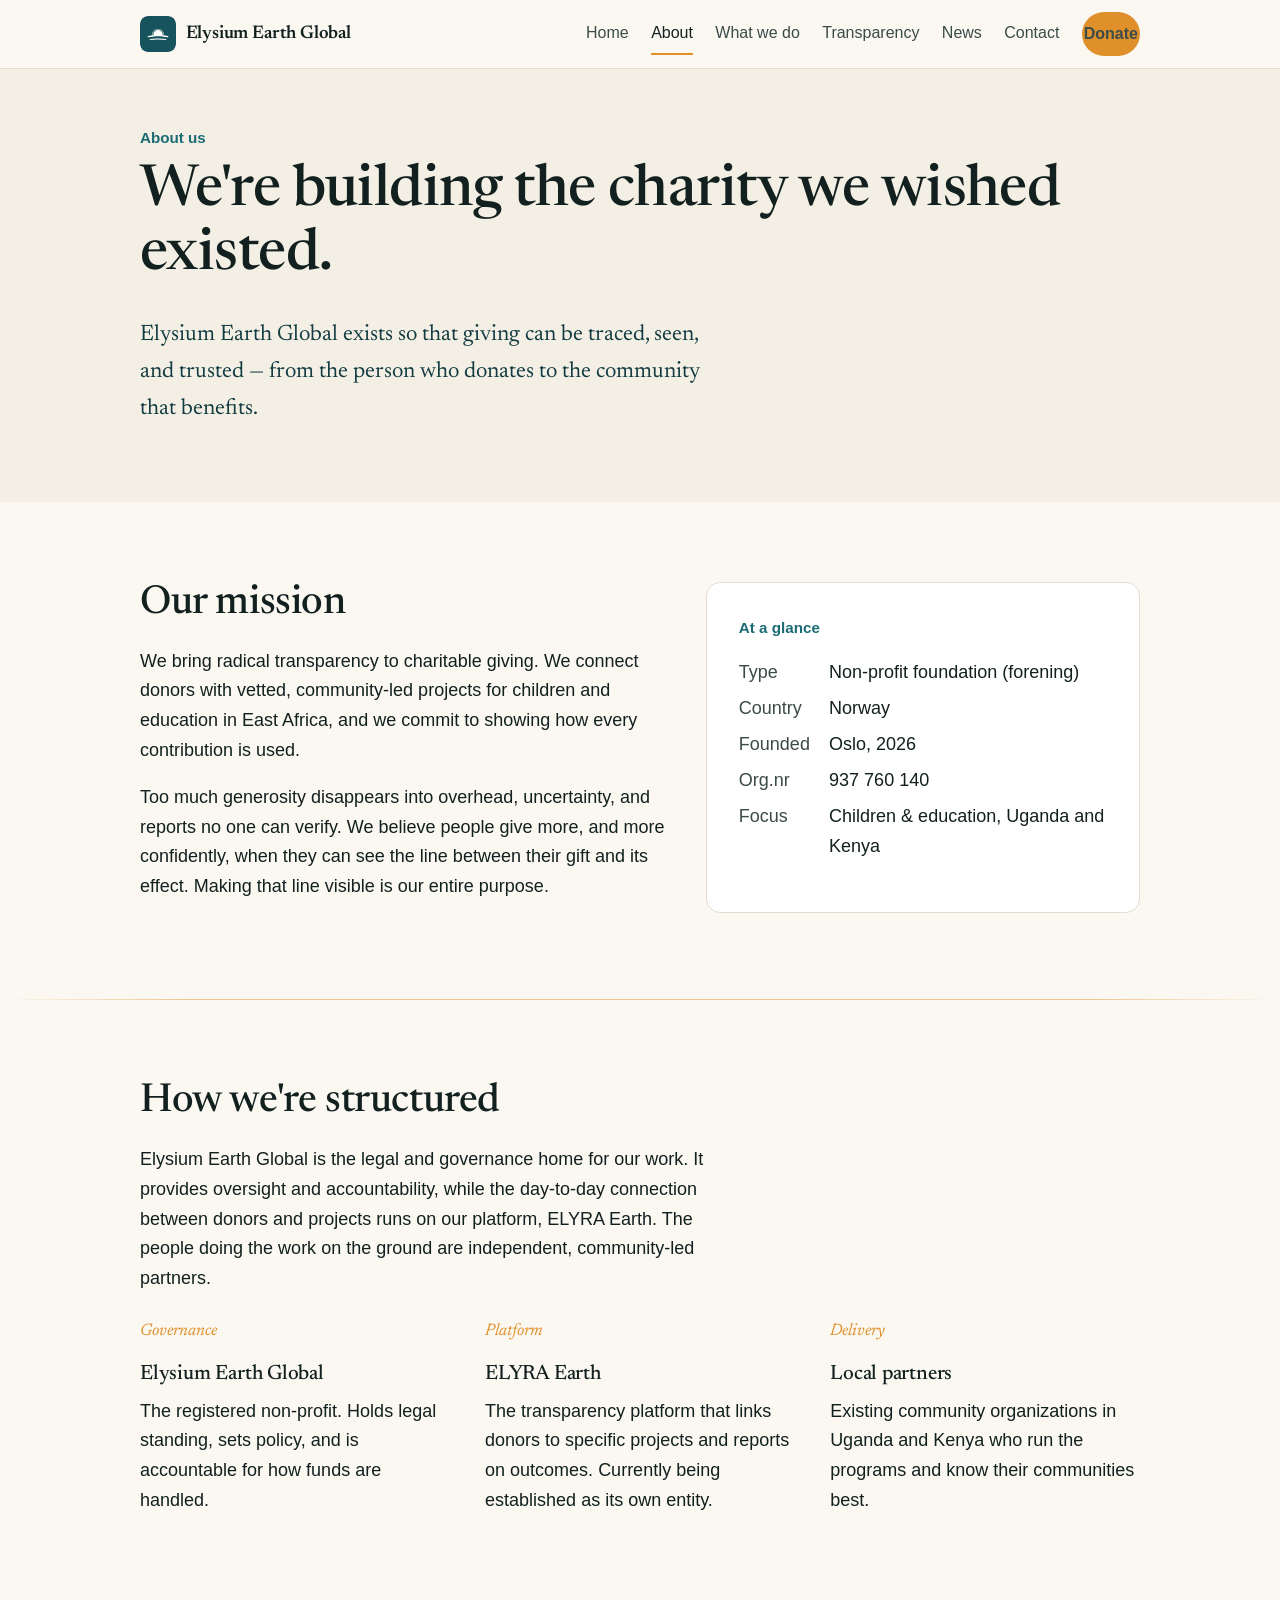
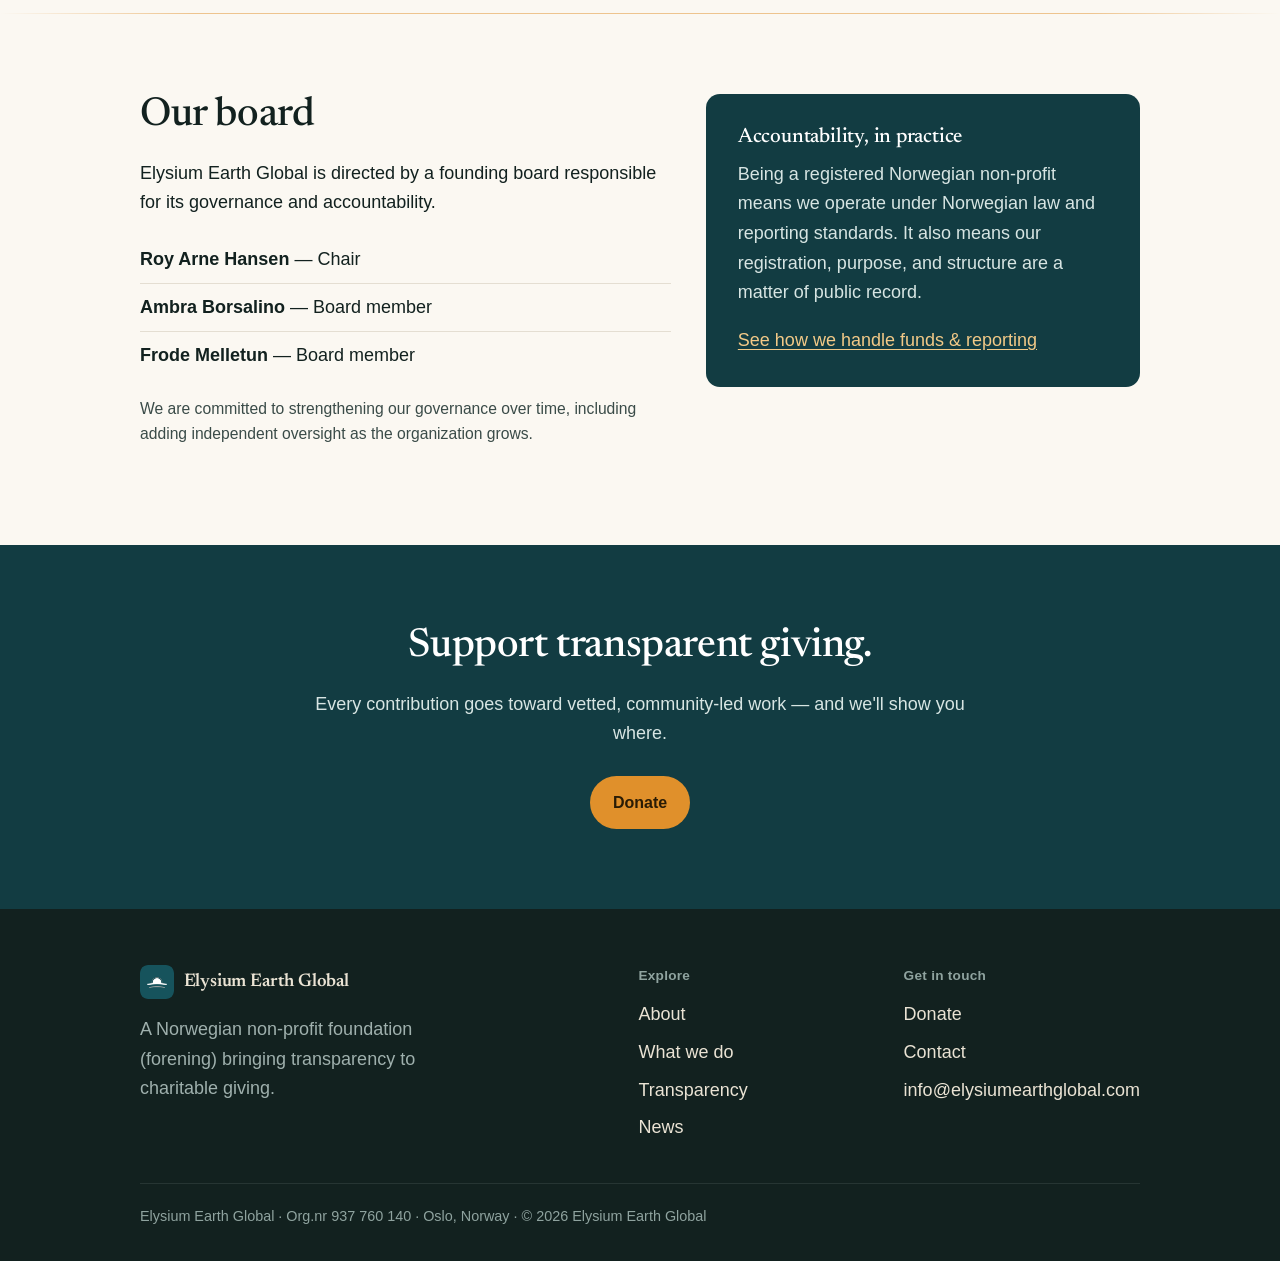
==== about.html @ 39076fd0 "Add files via upload" ====
<!DOCTYPE html>
<html lang="en">
<head>
<meta charset="utf-8">
<meta name="viewport" content="width=device-width, initial-scale=1">
<title>About — Elysium Earth Global</title>
<meta name="description" content="Elysium Earth Global is a Norwegian non-profit foundation (forening) founded in Oslo in 2026. Learn about our mission, structure, governance, and board.">
<link rel="icon" type="image/png" href="favicon-512.png">
<link rel="apple-touch-icon" href="favicon-180.png">
<meta property="og:title" content="About — Elysium Earth Global">
<meta property="og:description" content="A Norwegian non-profit bringing radical transparency to charitable giving.">
<meta property="og:image" content="https://elysiumearthglobal.com/elysium-seal.png">
<link rel="preconnect" href="https://fonts.googleapis.com">
<link rel="preconnect" href="https://fonts.gstatic.com" crossorigin>
<link href="https://fonts.googleapis.com/css2?family=Newsreader:ital,opsz,wght@0,6..72,400;0,6..72,500;1,6..72,400&display=swap" rel="stylesheet">
<link rel="stylesheet" href="styles.css">
</head>
<body>

<header class="site-header">
  <div class="wrap">
    <a class="brand" href="index.html">
      <img class="mark" src="favicon-512.png" alt="" width="36" height="36" style="border-radius:8px">
      <span>Elysium Earth Global</span>
    </a>
    <button class="nav-toggle" aria-expanded="false" aria-controls="nav">Menu</button>
    <nav class="nav" id="nav" aria-label="Primary">
      <a href="index.html">Home</a>
      <a href="about.html" aria-current="page">About</a>
      <a href="what-we-do.html">What we do</a>
      <a href="transparency.html">Transparency</a>
      <a href="news.html">News</a>
      <a href="contact.html">Contact</a>
      <a class="btn btn-donate" href="donate.html">Donate</a>
    </nav>
  </div>
</header>

<main>
  <section class="section-tight" style="background:var(--paper-2)">
    <div class="wrap">
      <p class="eyebrow">About us</p>
      <h1>We're building the charity we wished existed.</h1>
      <p class="lead" style="font-family:var(--serif);color:var(--teal-deep);font-size:1.4rem;max-width:48ch">Elysium Earth Global exists so that giving can be traced, seen, and trusted — from the person who donates to the community that benefits.</p>
    </div>
  </section>

  <section>
    <div class="wrap grid grid-2">
      <div>
        <h2>Our mission</h2>
        <p>We bring radical transparency to charitable giving. We connect donors with vetted, community-led projects for children and education in East Africa, and we commit to showing how every contribution is used.</p>
        <p>Too much generosity disappears into overhead, uncertainty, and reports no one can verify. We believe people give more, and more confidently, when they can see the line between their gift and its effect. Making that line visible is our entire purpose.</p>
      </div>
      <div class="panel">
        <p class="eyebrow">At a glance</p>
        <dl class="kv">
          <dt>Type</dt><dd>Non-profit foundation (forening)</dd>
          <dt>Country</dt><dd>Norway</dd>
          <dt>Founded</dt><dd>Oslo, 2026</dd>
          <dt>Org.nr</dt><dd>937 760 140</dd>
          <dt>Focus</dt><dd>Children &amp; education, Uganda and Kenya</dd>
        </dl>
      </div>
    </div>
  </section>

  <hr class="horizon">

  <section>
    <div class="wrap">
      <h2>How we're structured</h2>
      <p style="max-width:60ch">Elysium Earth Global is the legal and governance home for our work. It provides oversight and accountability, while the day-to-day connection between donors and projects runs on our platform, ELYRA Earth. The people doing the work on the ground are independent, community-led partners.</p>
      <div class="grid grid-3" style="margin-top:1.5rem">
        <div class="flow">
          <p class="step-label">Governance</p>
          <h3>Elysium Earth Global</h3>
          <p>The registered non-profit. Holds legal standing, sets policy, and is accountable for how funds are handled.</p>
        </div>
        <div class="flow">
          <p class="step-label">Platform</p>
          <h3>ELYRA Earth</h3>
          <p>The transparency platform that links donors to specific projects and reports on outcomes. Currently being established as its own entity.</p>
        </div>
        <div class="flow">
          <p class="step-label">Delivery</p>
          <h3>Local partners</h3>
          <p>Existing community organizations in Uganda and Kenya who run the programs and know their communities best.</p>
        </div>
      </div>
    </div>
  </section>

  <hr class="horizon">

  <section>
    <div class="wrap grid grid-2">
      <div>
        <h2>Our board</h2>
        <p>Elysium Earth Global is directed by a founding board responsible for its governance and accountability.</p>
        <ul class="clean">
          <li><strong>Roy Arne Hansen</strong> — Chair</li>
          <li><strong>Ambra Borsalino</strong> — Board member</li>
          <li><strong>Frode Melletun</strong> — Board member</li>
        </ul>
        <p style="font-size:0.98rem;color:var(--ink-soft)">We are committed to strengthening our governance over time, including adding independent oversight as the organization grows.</p>
      </div>
      <div class="panel panel-teal">
        <h3>Accountability, in practice</h3>
        <p>Being a registered Norwegian non-profit means we operate under Norwegian law and reporting standards. It also means our registration, purpose, and structure are a matter of public record.</p>
        <p style="margin-bottom:0"><a href="transparency.html">See how we handle funds &amp; reporting</a></p>
      </div>
    </div>
  </section>

  <section class="cta-band">
    <div class="wrap">
      <h2>Support transparent giving.</h2>
      <p>Every contribution goes toward vetted, community-led work — and we'll show you where.</p>
      <a class="btn btn-donate" href="donate.html">Donate</a>
    </div>
  </section>
</main>

<footer class="site-footer">
  <div class="wrap">
    <div class="footer-grid">
      <div>
        <a class="brand" href="index.html" style="color:#eae3d4">
          <img src="favicon-512.png" alt="" width="34" height="34" style="border-radius:8px">
          <span>Elysium Earth Global</span>
        </a>
        <p style="margin-top:1rem;color:#9fb0ad;max-width:34ch">A Norwegian non-profit foundation (forening) bringing transparency to charitable giving.</p>
      </div>
      <div>
        <h4>Explore</h4>
        <ul>
          <li><a href="about.html">About</a></li>
          <li><a href="what-we-do.html">What we do</a></li>
          <li><a href="transparency.html">Transparency</a></li>
          <li><a href="news.html">News</a></li>
        </ul>
      </div>
      <div>
        <h4>Get in touch</h4>
        <ul>
          <li><a href="donate.html">Donate</a></li>
          <li><a href="contact.html">Contact</a></li>
          <li><a href="mailto:info@elysiumearthglobal.com">info@elysiumearthglobal.com</a></li>
        </ul>
      </div>
    </div>
    <div class="footer-note">
      Elysium Earth Global · Org.nr 937 760 140 · Oslo, Norway · © <span id="yr"></span> Elysium Earth Global
    </div>
  </div>
</footer>

<script>
  document.querySelector('.nav-toggle').addEventListener('click', function(){
    var nav = document.getElementById('nav');
    var open = nav.classList.toggle('open');
    this.setAttribute('aria-expanded', open);
  });
  document.getElementById('yr').textContent = new Date().getFullYear();
</script>
</body>
</html>
---- styles.css ----
/* Elysium Earth Global — shared styles
   Palette: deep teal structure, dawn-amber accent, warm paper ground.
   Type: Newsreader (display, editorial/transparent voice) + system sans (body, fast). */

:root {
  --ink:        #12211f;
  --ink-soft:   #3a4b48;
  --teal:       #1b6b74;
  --teal-deep:  #123c42;
  --amber:      #e0902b;
  --amber-soft: #f2c987;
  --paper:      #fbf8f2;
  --paper-2:    #f4efe4;
  --line:       #e4ded2;
  --white:      #ffffff;

  --sans: -apple-system, BlinkMacSystemFont, "Segoe UI", Roboto, Helvetica, Arial, sans-serif;
  --serif: "Newsreader", Georgia, "Times New Roman", serif;

  --wrap: 1080px;
  --gap: clamp(1rem, 4vw, 2.5rem);
}

* { box-sizing: border-box; }

html { -webkit-text-size-adjust: 100%; scroll-behavior: smooth; }

body {
  margin: 0;
  font-family: var(--sans);
  font-size: 1.125rem;
  line-height: 1.65;
  color: var(--ink);
  background: var(--paper);
  -webkit-font-smoothing: antialiased;
}

@media (prefers-reduced-motion: reduce) {
  html { scroll-behavior: auto; }
  * { animation: none !important; transition: none !important; }
}

h1, h2, h3 {
  font-family: var(--serif);
  font-weight: 500;
  line-height: 1.12;
  letter-spacing: -0.01em;
  color: var(--ink);
  margin: 0 0 0.5em;
}
h1 { font-size: clamp(2.4rem, 5.5vw, 3.6rem); }
h2 { font-size: clamp(1.8rem, 3.5vw, 2.5rem); }
h3 { font-size: 1.3rem; }

p { margin: 0 0 1.1rem; max-width: 68ch; }

a { color: var(--teal); text-underline-offset: 3px; }
a:hover { color: var(--teal-deep); }

:focus-visible { outline: 3px solid var(--amber); outline-offset: 2px; border-radius: 2px; }

.wrap { width: 100%; max-width: var(--wrap); margin: 0 auto; padding: 0 var(--gap); }

/* ---------- Header ---------- */
.site-header {
  position: sticky; top: 0; z-index: 50;
  background: rgba(251, 248, 242, 0.92);
  backdrop-filter: saturate(1.2) blur(8px);
  border-bottom: 1px solid var(--line);
}
.site-header .wrap {
  display: flex; align-items: center; justify-content: space-between;
  min-height: 68px; gap: 1rem;
}
.brand { display: flex; align-items: center; gap: 0.6rem; font-family: var(--serif);
  font-size: 1.15rem; font-weight: 600; color: var(--ink); text-decoration: none; letter-spacing: -0.01em; }
.brand .mark { flex: 0 0 auto; }

.nav-toggle { display: none; }
.nav {
  display: flex; align-items: center; gap: 1.4rem;
}
.nav a {
  color: var(--ink-soft); text-decoration: none; font-size: 1rem;
  padding: 0.4rem 0; border-bottom: 2px solid transparent;
}
.nav a:hover { color: var(--ink); }
.nav a[aria-current="page"] { color: var(--ink); border-bottom-color: var(--amber); }

.btn {
  display: inline-block; font-family: var(--sans); font-size: 1rem; font-weight: 600;
  padding: 0.7rem 1.3rem; border-radius: 999px; text-decoration: none; cursor: pointer;
  border: 2px solid transparent; transition: transform .12s ease, background .18s ease;
}
.btn-donate { background: var(--amber); color: #2a1c05; }
.btn-donate:hover { background: #cf7f1e; color: #2a1c05; transform: translateY(-1px); }
.btn-primary { background: var(--teal); color: var(--white); }
.btn-primary:hover { background: var(--teal-deep); color: var(--white); }
.btn-ghost { background: transparent; color: var(--teal-deep); border-color: var(--line); }
.btn-ghost:hover { border-color: var(--teal); background: var(--white); }

/* ---------- Hero ---------- */
.hero {
  position: relative; overflow: hidden;
  background: linear-gradient(180deg, #0f2d33 0%, #17555d 46%, #2f7e7e 70%, #e7b877 100%);
  color: #f4f7f6;
}
.hero .wrap { position: relative; z-index: 2; padding-top: clamp(3.5rem, 9vw, 6rem);
  padding-bottom: clamp(3.5rem, 9vw, 6rem); }
.hero h1 { color: #ffffff; max-width: 16ch; }
.hero p.lead { color: #eaf2f0; font-size: clamp(1.15rem, 2.2vw, 1.4rem); max-width: 54ch; }
.hero .sun {
  position: absolute; left: 50%; bottom: -60px; transform: translateX(-50%);
  width: 340px; height: 340px; border-radius: 50%;
  background: radial-gradient(circle, #ffd98a 0%, #f4b35e 45%, rgba(244,179,94,0) 70%);
  z-index: 1; opacity: 0.9; animation: rise 1.4s ease-out both;
}
@keyframes rise { from { transform: translate(-50%, 40px); opacity: 0; } to { transform: translate(-50%, 0); opacity: .9; } }
.hero-cta { display: flex; flex-wrap: wrap; gap: 0.8rem; margin-top: 1.6rem; }

/* horizon rule used as section divider (echoes the motif) */
.horizon { height: 1px; border: 0; background: linear-gradient(90deg, transparent, var(--amber) 15%, var(--amber) 85%, transparent); opacity: .5; margin: 0; }

/* ---------- Sections ---------- */
section { padding: clamp(3rem, 7vw, 5rem) 0; }
.section-tight { padding: clamp(2rem, 5vw, 3.5rem) 0; }
.lede { font-size: clamp(1.2rem, 2.4vw, 1.5rem); font-family: var(--serif); color: var(--teal-deep); line-height: 1.4; max-width: 34ch; }

.grid { display: grid; gap: clamp(1.4rem, 3vw, 2.2rem); }
.grid-3 { grid-template-columns: repeat(3, 1fr); }
.grid-2 { grid-template-columns: 1.1fr 0.9fr; align-items: start; }

.flow > h3 { margin-top: 0.2rem; }
.flow .step-label { font-family: var(--serif); color: var(--amber); font-size: 1.05rem; font-style: italic; }

.panel { background: var(--white); border: 1px solid var(--line); border-radius: 14px; padding: clamp(1.4rem, 3vw, 2rem); }
.panel-teal { background: var(--teal-deep); color: #eef4f3; border: 0; }
.panel-teal h2, .panel-teal h3 { color: #fff; }
.panel-teal p { color: #d7e5e3; }
.panel-teal a { color: var(--amber-soft); }

.eyebrow { color: var(--teal); font-weight: 600; font-size: 0.95rem; margin: 0 0 0.6rem; }

.place { display: flex; gap: 0.9rem; align-items: baseline; }
.place .where { font-family: var(--serif); font-size: 1.4rem; color: var(--teal-deep); }

ul.clean { list-style: none; padding: 0; margin: 0 0 1rem; }
ul.clean li { padding: 0.55rem 0; border-bottom: 1px solid var(--line); }
ul.clean li:last-child { border-bottom: 0; }

.stat { font-family: var(--serif); font-size: 2.4rem; color: var(--teal); line-height: 1; }

/* CTA band */
.cta-band { background: var(--teal-deep); color: #eef4f3; text-align: center; }
.cta-band h2 { color: #fff; }
.cta-band p { margin-left: auto; margin-right: auto; color: #d7e5e3; }
.cta-band .btn-donate { margin-top: 0.6rem; }

/* News */
.post { padding: 1.6rem 0; border-bottom: 1px solid var(--line); }
.post:last-child { border-bottom: 0; }
.post .date { font-size: 0.95rem; color: var(--ink-soft); font-family: var(--sans); }
.post h3 { margin: 0.2rem 0 0.5rem; }

/* Donate module slot */
.donate-slot {
  background: var(--paper-2); border: 1px dashed var(--amber); border-radius: 14px;
  padding: clamp(1.4rem, 3vw, 2rem); text-align: center;
}
.donate-methods { display: flex; flex-wrap: wrap; gap: 0.6rem; justify-content: center; margin-top: 0.8rem; }
.pill { background: var(--white); border: 1px solid var(--line); border-radius: 999px; padding: 0.3rem 0.9rem; font-size: 0.9rem; color: var(--ink-soft); }

/* Contact */
.kv { display: grid; grid-template-columns: max-content 1fr; gap: 0.4rem 1.2rem; }
.kv dt { color: var(--ink-soft); }
.kv dd { margin: 0; }

/* ---------- Footer ---------- */
.site-footer { background: var(--ink); color: #cdd8d6; padding: clamp(2.5rem, 5vw, 3.5rem) 0 2rem; }
.site-footer a { color: #eae3d4; text-decoration: none; }
.site-footer a:hover { text-decoration: underline; }
.footer-grid { display: grid; grid-template-columns: 2fr 1fr 1fr; gap: 2rem; }
.footer-grid h4 { font-family: var(--sans); font-size: 0.85rem; letter-spacing: 0.02em; color: #8fa39f; margin: 0 0 0.8rem; font-weight: 600; }
.footer-grid ul { list-style: none; padding: 0; margin: 0; }
.footer-grid li { margin-bottom: 0.5rem; }
.footer-note { border-top: 1px solid #263533; margin-top: 2rem; padding-top: 1.3rem; font-size: 0.9rem; color: #8fa39f; }

/* ---------- Responsive ---------- */
@media (max-width: 820px) {
  .grid-3 { grid-template-columns: 1fr; }
  .grid-2 { grid-template-columns: 1fr; }
  .footer-grid { grid-template-columns: 1fr; gap: 1.4rem; }

  .nav-toggle {
    display: inline-flex; align-items: center; gap: .5rem; background: none; border: 1px solid var(--line);
    border-radius: 8px; padding: .4rem .7rem; font: inherit; font-size: .95rem; color: var(--ink); cursor: pointer;
  }
  .nav {
    position: absolute; top: 68px; left: 0; right: 0; flex-direction: column; align-items: stretch;
    gap: 0; background: var(--paper); border-bottom: 1px solid var(--line); padding: 0.5rem var(--gap) 1rem;
    display: none;
  }
  .nav.open { display: flex; }
  .nav a { padding: 0.7rem 0; border-bottom: 1px solid var(--line); }
  .nav a[aria-current="page"] { border-bottom-color: var(--line); color: var(--teal); }
  .nav .btn-donate { text-align: center; margin-top: 0.7rem; }
}
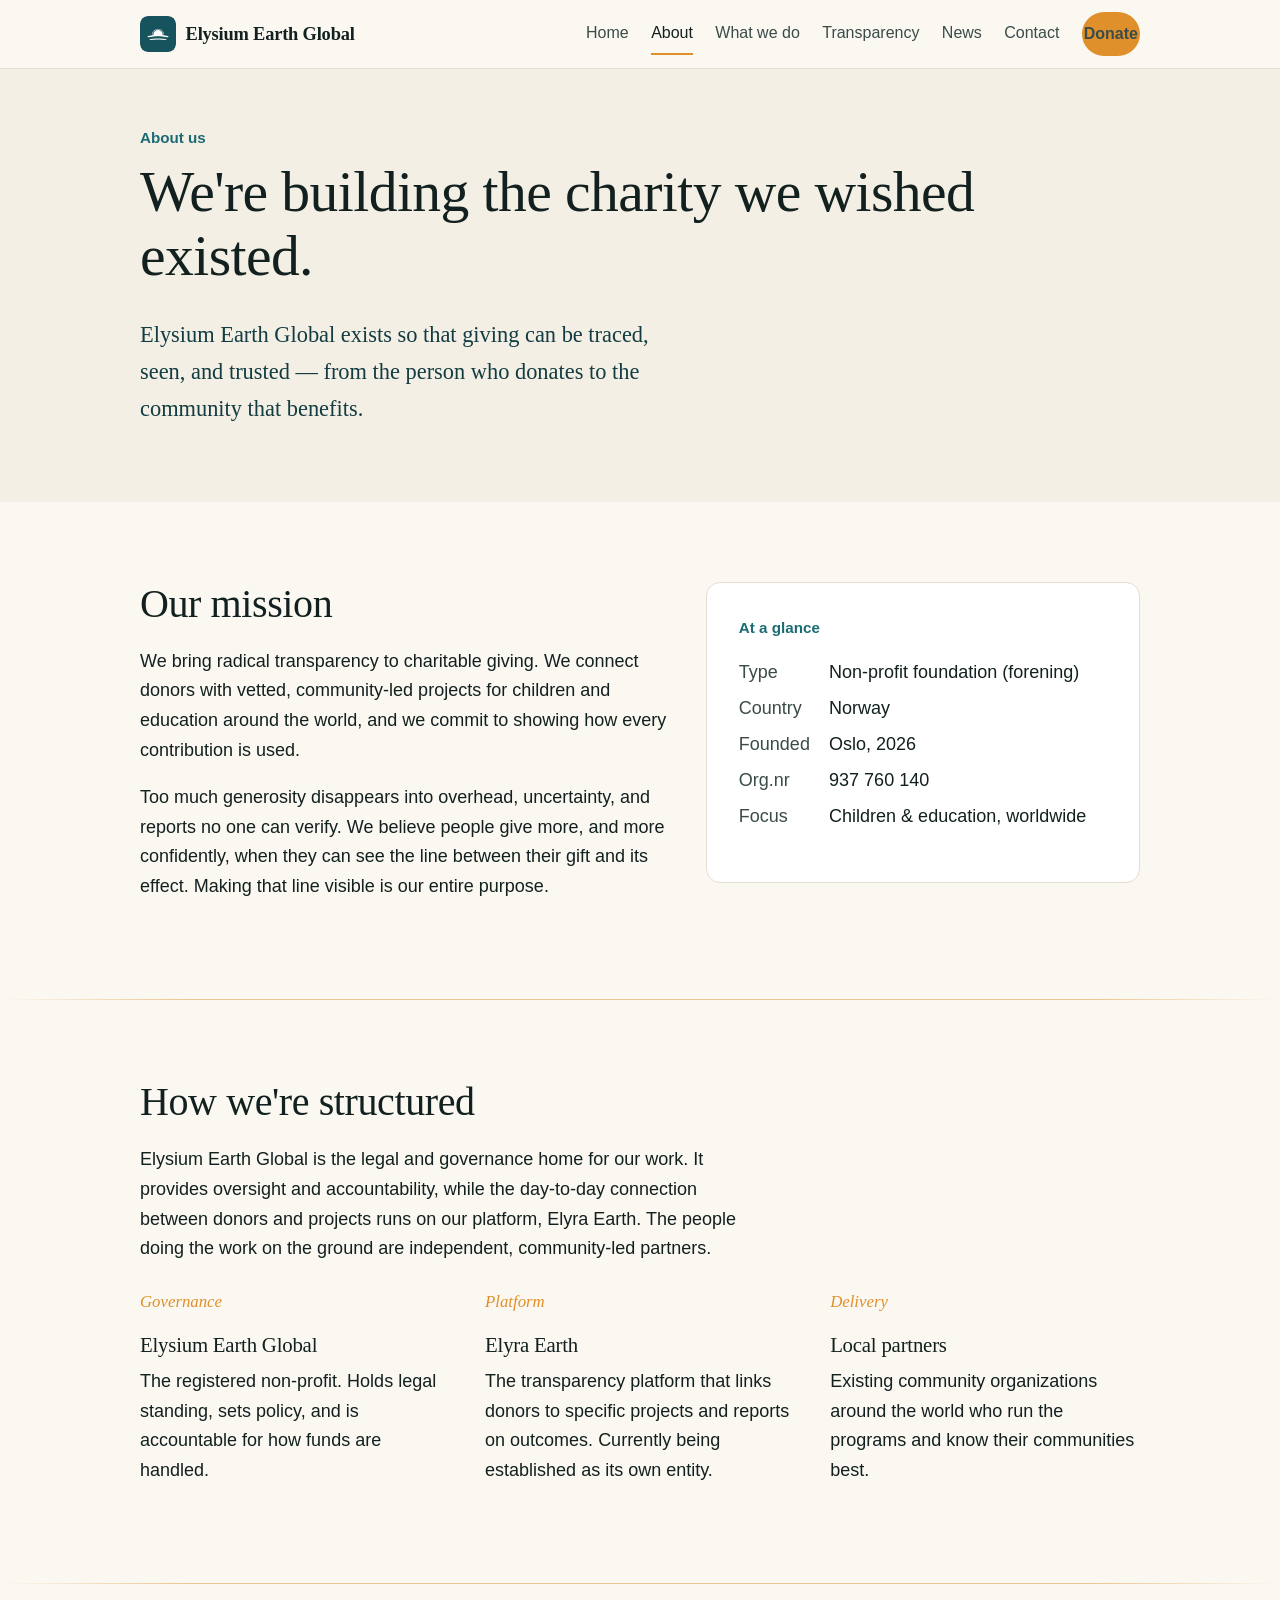
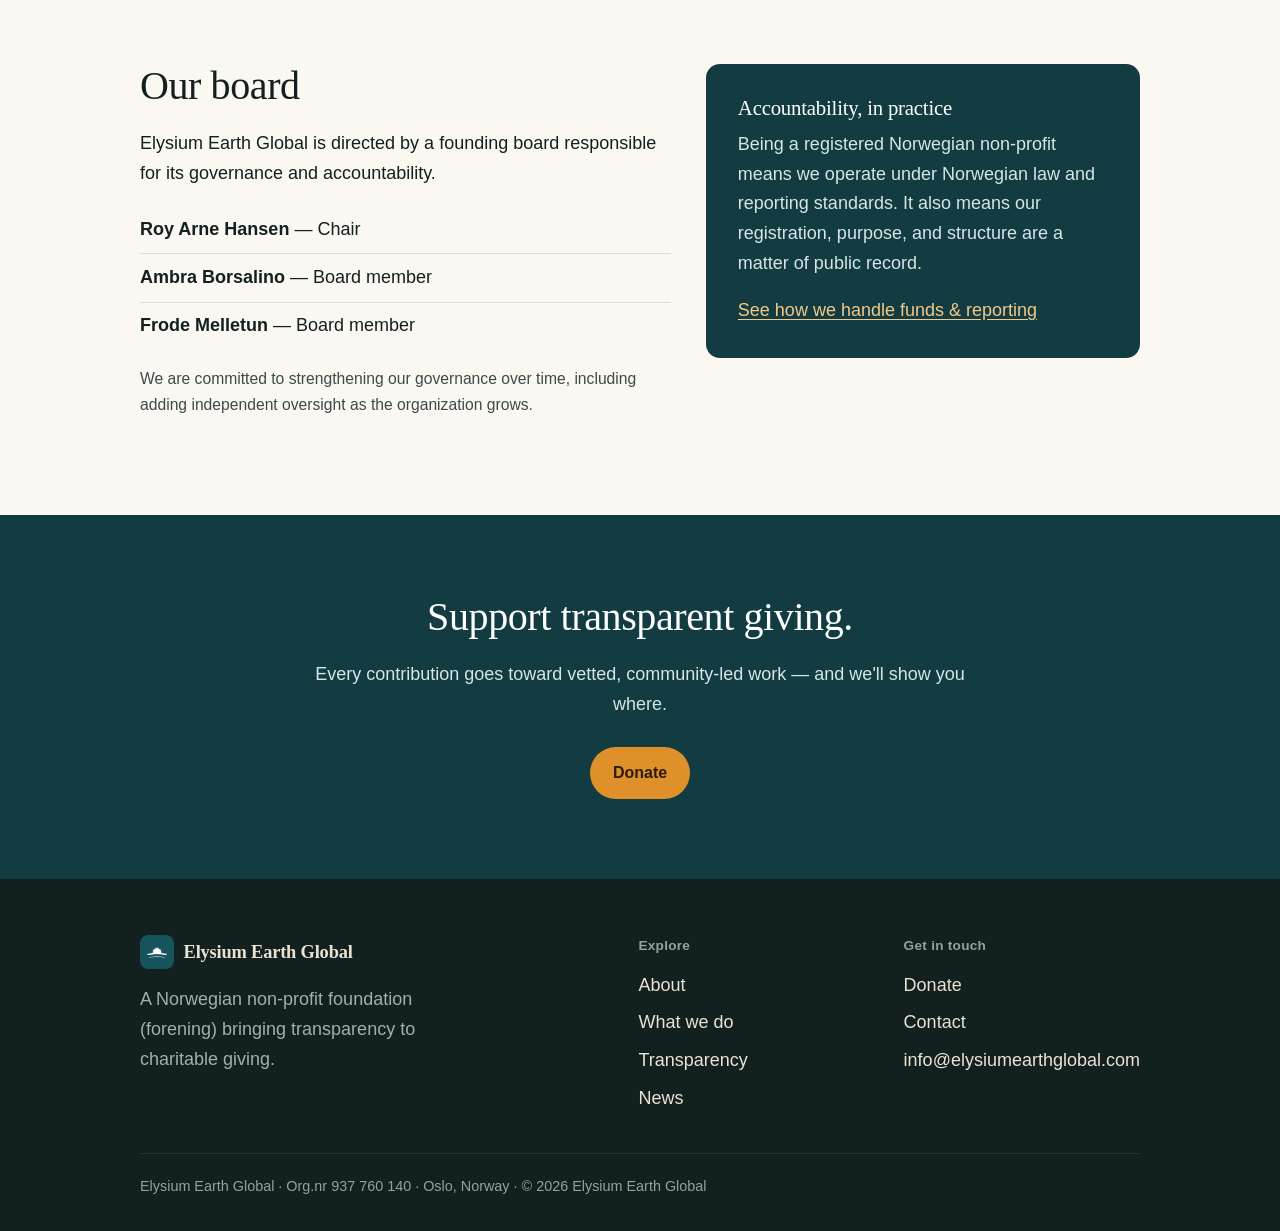
==== commit 54de5410: "Add files via upload" ====
--- a/about.html
+++ b/about.html
@@ -10,9 +10,6 @@
 <meta property="og:title" content="About — Elysium Earth Global">
 <meta property="og:description" content="A Norwegian non-profit bringing radical transparency to charitable giving.">
 <meta property="og:image" content="https://elysiumearthglobal.com/elysium-seal.png">
-<link rel="preconnect" href="https://fonts.googleapis.com">
-<link rel="preconnect" href="https://fonts.gstatic.com" crossorigin>
-<link href="https://fonts.googleapis.com/css2?family=Newsreader:ital,opsz,wght@0,6..72,400;0,6..72,500;1,6..72,400&display=swap" rel="stylesheet">
 <link rel="stylesheet" href="styles.css">
 </head>
 <body>
@@ -49,7 +46,7 @@
     <div class="wrap grid grid-2">
       <div>
         <h2>Our mission</h2>
-        <p>We bring radical transparency to charitable giving. We connect donors with vetted, community-led projects for children and education in East Africa, and we commit to showing how every contribution is used.</p>
+        <p>We bring radical transparency to charitable giving. We connect donors with vetted, community-led projects for children and education around the world, and we commit to showing how every contribution is used.</p>
         <p>Too much generosity disappears into overhead, uncertainty, and reports no one can verify. We believe people give more, and more confidently, when they can see the line between their gift and its effect. Making that line visible is our entire purpose.</p>
       </div>
       <div class="panel">
@@ -59,7 +56,7 @@
           <dt>Country</dt><dd>Norway</dd>
           <dt>Founded</dt><dd>Oslo, 2026</dd>
           <dt>Org.nr</dt><dd>937 760 140</dd>
-          <dt>Focus</dt><dd>Children &amp; education, Uganda and Kenya</dd>
+          <dt>Focus</dt><dd>Children &amp; education, worldwide</dd>
         </dl>
       </div>
     </div>
@@ -70,7 +67,7 @@
   <section>
     <div class="wrap">
       <h2>How we're structured</h2>
-      <p style="max-width:60ch">Elysium Earth Global is the legal and governance home for our work. It provides oversight and accountability, while the day-to-day connection between donors and projects runs on our platform, ELYRA Earth. The people doing the work on the ground are independent, community-led partners.</p>
+      <p style="max-width:60ch">Elysium Earth Global is the legal and governance home for our work. It provides oversight and accountability, while the day-to-day connection between donors and projects runs on our platform, Elyra Earth. The people doing the work on the ground are independent, community-led partners.</p>
       <div class="grid grid-3" style="margin-top:1.5rem">
         <div class="flow">
           <p class="step-label">Governance</p>
@@ -79,13 +76,13 @@
         </div>
         <div class="flow">
           <p class="step-label">Platform</p>
-          <h3>ELYRA Earth</h3>
+          <h3>Elyra Earth</h3>
           <p>The transparency platform that links donors to specific projects and reports on outcomes. Currently being established as its own entity.</p>
         </div>
         <div class="flow">
           <p class="step-label">Delivery</p>
           <h3>Local partners</h3>
-          <p>Existing community organizations in Uganda and Kenya who run the programs and know their communities best.</p>
+          <p>Existing community organizations around the world who run the programs and know their communities best.</p>
         </div>
       </div>
     </div>
--- a/styles.css
+++ b/styles.css
@@ -15,7 +15,7 @@
   --white:      #ffffff;
 
   --sans: -apple-system, BlinkMacSystemFont, "Segoe UI", Roboto, Helvetica, Arial, sans-serif;
-  --serif: "Newsreader", Georgia, "Times New Roman", serif;
+  --serif: Georgia, "Iowan Old Style", "Palatino Linotype", Palatino, "Times New Roman", serif;
 
   --wrap: 1080px;
   --gap: clamp(1rem, 4vw, 2.5rem);
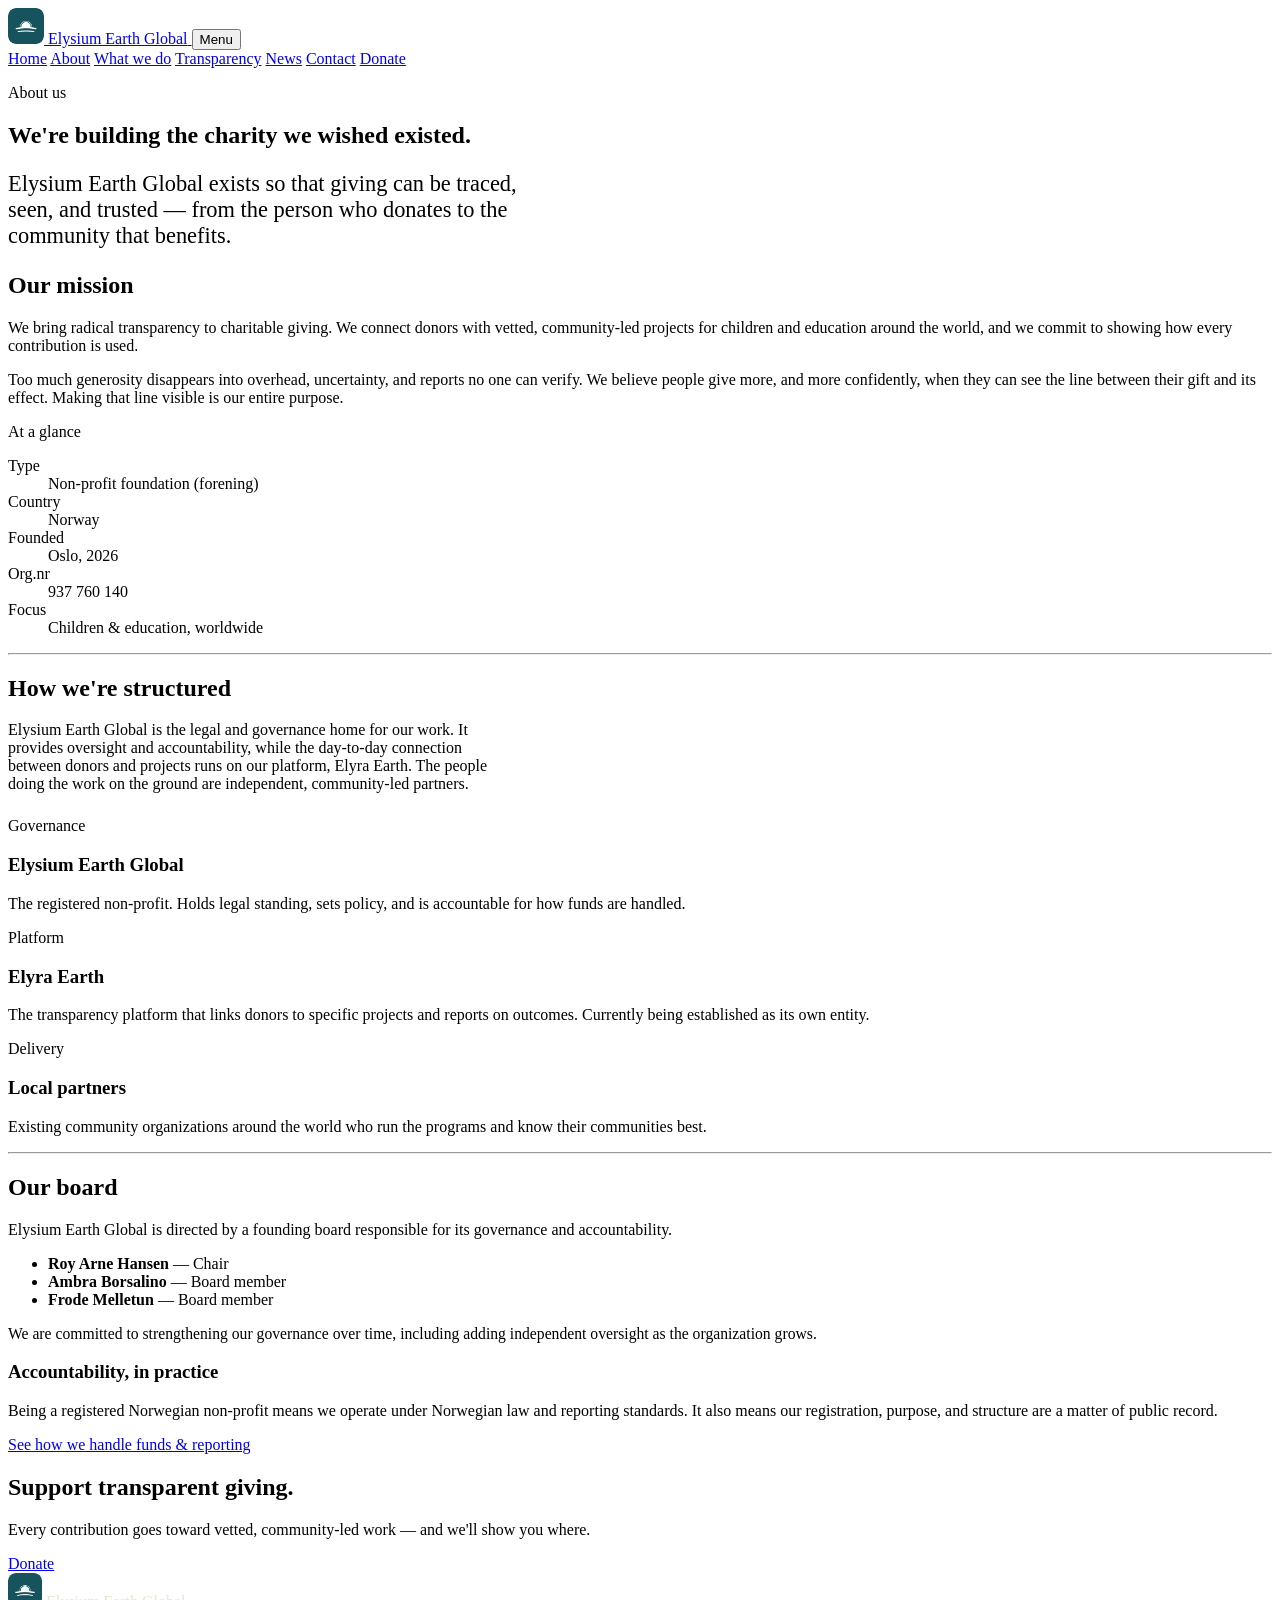
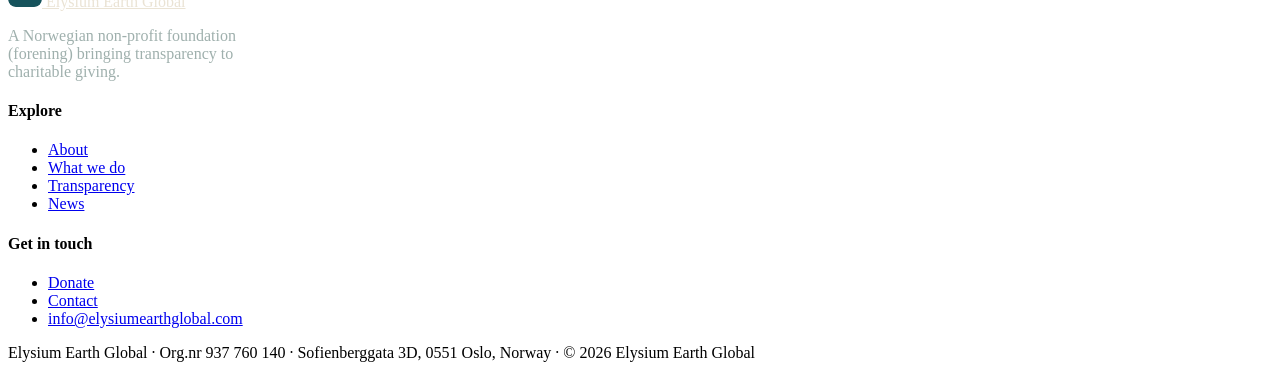
==== commit b825373f: "Rename about (1).html to about.html" ====
--- a/about.html
+++ b/about.html
@@ -7,6 +7,7 @@
 <meta name="description" content="Elysium Earth Global is a Norwegian non-profit foundation (forening) founded in Oslo in 2026. Learn about our mission, structure, governance, and board.">
 <link rel="icon" type="image/png" href="favicon-512.png">
 <link rel="apple-touch-icon" href="favicon-180.png">
+<link rel="canonical" href="https://elysiumearthglobal.com/about.html">
 <meta property="og:title" content="About — Elysium Earth Global">
 <meta property="og:description" content="A Norwegian non-profit bringing radical transparency to charitable giving.">
 <meta property="og:image" content="https://elysiumearthglobal.com/elysium-seal.png">
@@ -148,7 +149,7 @@
       </div>
     </div>
     <div class="footer-note">
-      Elysium Earth Global · Org.nr 937 760 140 · Oslo, Norway · © <span id="yr"></span> Elysium Earth Global
+      Elysium Earth Global · Org.nr 937 760 140 · Sofienberggata 3D, 0551 Oslo, Norway · © <span id="yr"></span> Elysium Earth Global
     </div>
   </div>
 </footer>
